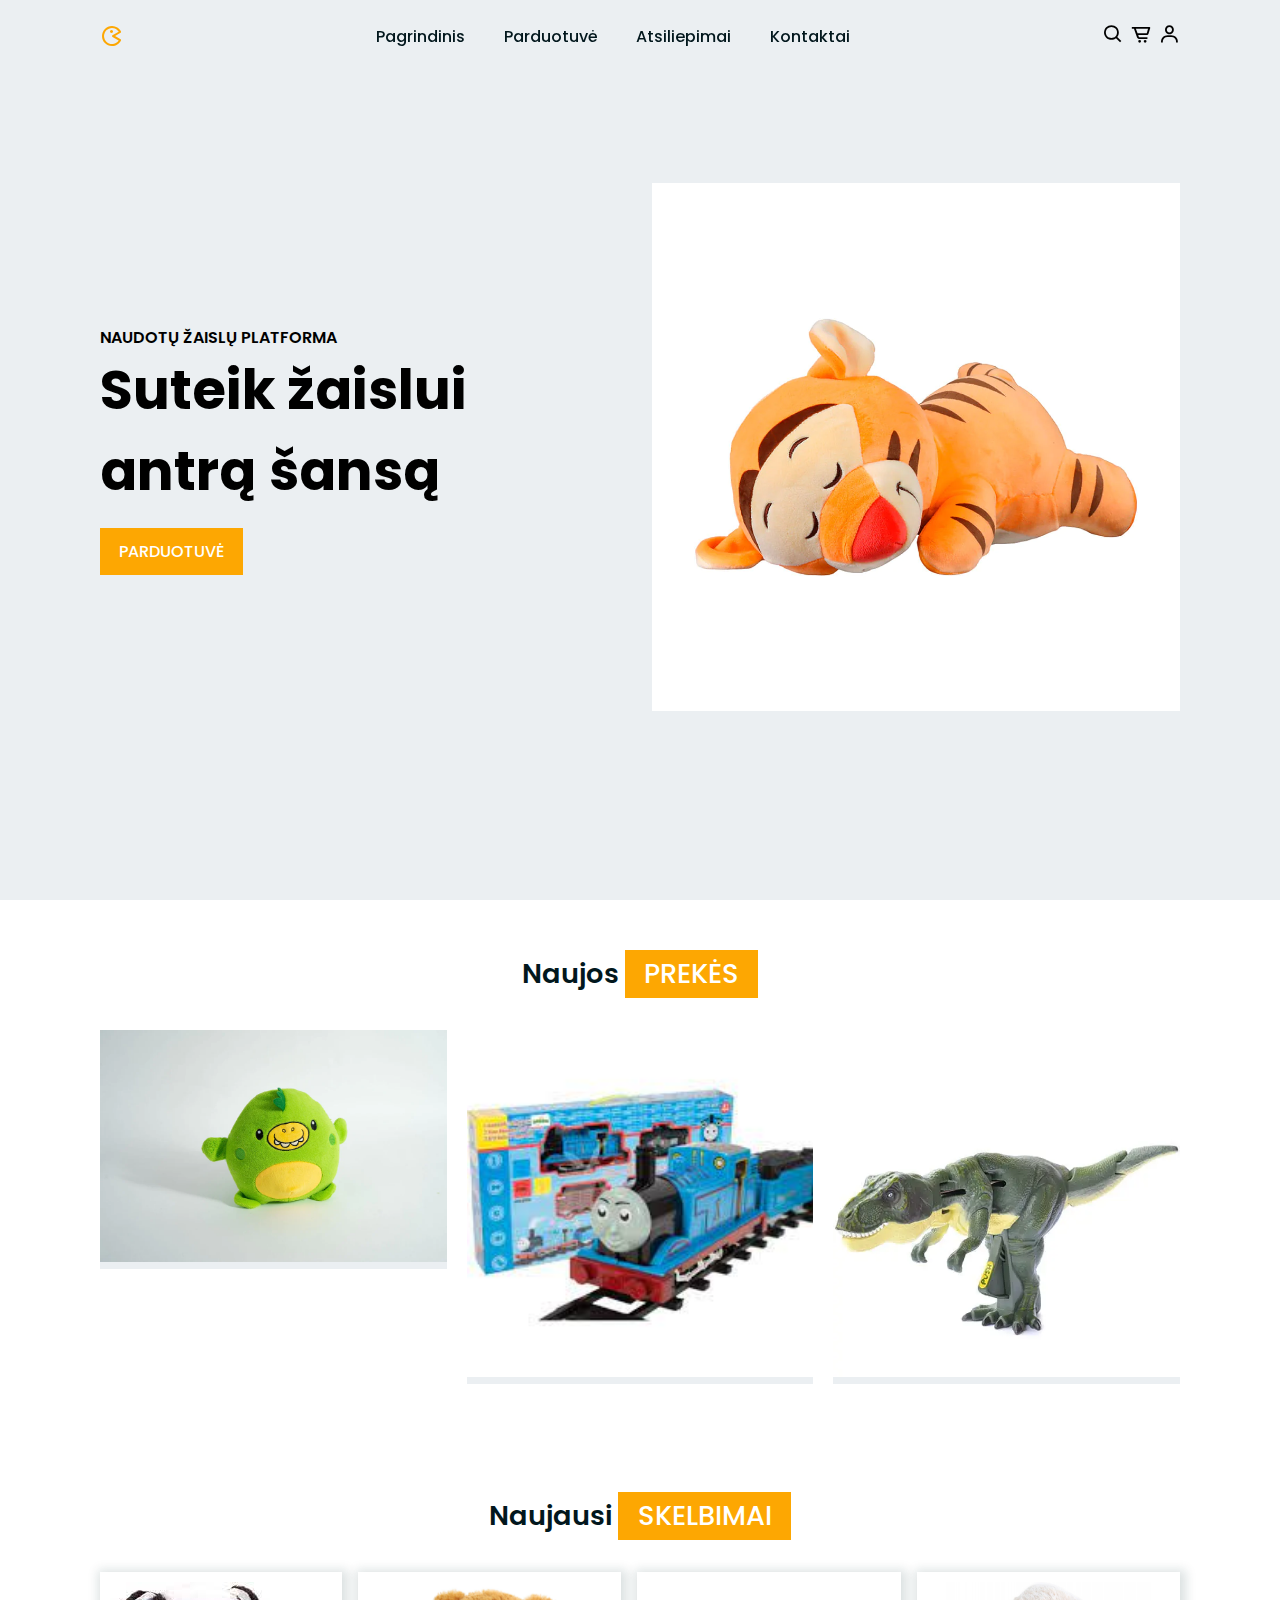
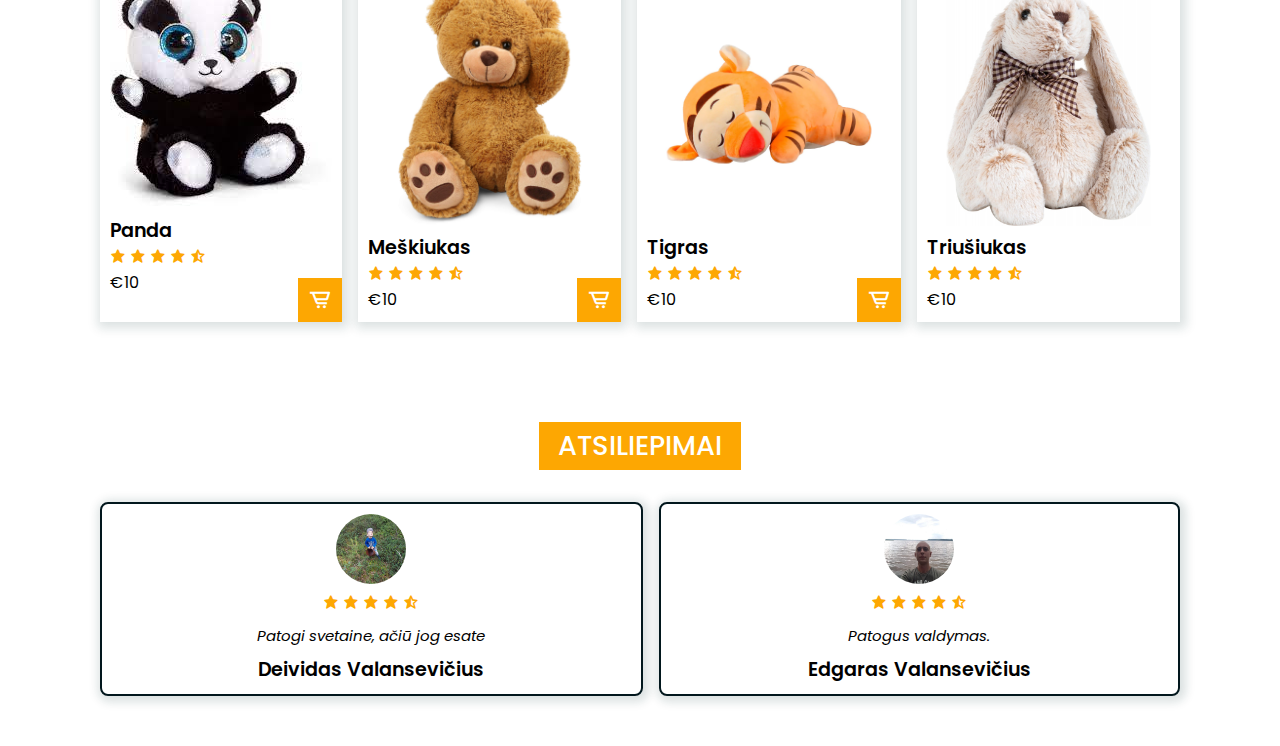
==== projektas/index.html @ a3372813 "bandom" ====
<!DOCTYPE html>
<html lang="en">
<head>
    <meta charset="UTF-8">
    <meta name="viewport" content="width=device-width, initial-scale=1.0">
    <title>Suteik Žaislui antrą šansą</title>
    <link rel="stylesheet" href="style.css">
    <link rel="stylesheet">
    <!--box icons-->
    <link rel="stylesheet"
    href="https://cdn.jsdelivr.net/npm/boxicons@latest/css/boxicons.min.css">
   <!-- Link Swiper's CSS -->
   <link rel="stylesheet" href="https://cdn.jsdelivr.net/npm/swiper@11/swiper-bundle.min.css" />


</head>
<body>


<!--Navi-->
<header>
<a href="#" class="logo"><i class='bx bx-game'></i></a></a>
<ul class="navbar">
    <li><a href="index.html">Pagrindinis</a></li>
    <li><a href="products.html">Parduotuvė</a></li>
    <li><a href="#reviews">Atsiliepimai</a></li>
    <li><a href="contact.html">Kontaktai</a></li>
</ul>



<!--Icons-->
<div class="header-icons">
    <i class='bx bx-menu' id="menu-icon"></i>
    <i class='bx bx-search' id="search-icon"></i>
    <i class='bx bx-cart-alt' id="cart-icon"></i>
    <i class='bx bx-user' id="user-icon"></i>
</div>


<!--search baras-->

<div class="search-box">
    <input type="search" name="" id="" placeholder="Ieškoti...">
</div>
<!--cart box-->
<div class="cart">
    <!--box 1-->
    <div class="box">
    <img src="img/panda.jpg" alt="">
    <div class="text">
        <h3>Tedys</h3>
        <span>€5</span>
        <span>1vnt</span>
    </div>
    <i class='bx bx-trash-alt' ></i>
</div>
 <!--box 2-->
 <div class="box">
    <img src="img/panda.jpg" alt="">
    <div class="text">
        <h3>Tedys</h3>
        <span>€5</span>
        <span>1vnt</span>
    </div>
    <i class='bx bx-trash-alt' ></i>
    </div>
    <h2>Total:   €100</h2>
    <a href="img/tedys.jpg" class="btn">Pirkti</a>
</div>
<!--User-->
<div class="user">
    <h2>Paskyra</h2>
    <input type="email" placeholder="E-paštas">
    <input type="password" name="" id="" placeholder="Slaptažodis">
    <input type="sumbit" value="Prisijungti" class="login-btn">
    <p>Pamiršote slaptažodi? <a href="#">Gauti slaptažodžio nuorodą!</a></p>
    <p>Neturite paskyros ?<a href="#">Registruokites</a></p>
</div>
</header>
<!--Home-->
<section class="home" id="home">
    <div class="home-text">
        <span>Naudotų žaislų platforma</span>
        <h1>Suteik žaislui antrą šansą</h1>
        <a href="#" class="btn">Parduotuvė</a>
</div>
<div class="home-img">
    <img src="img/tigras.jpg" alt="">
</div>
</section>

    <!--Naujos prekės-->
    <section class="new" id="new">
    <div class="heading">
        <h1>Naujos <span> Prekės</span></h1>
    </div>
    <div class="swiper new-arrival">
        <div class="swiper-wrapper">
            <div class="swiper-slide box">
                <img src="img/varle.jpg" alt="">
                <div class="content">
                    <a href="#" class="btn">Pirkti</a>
                </div>
            </div>
                <div class="swiper-slide box">
                    <img src="img/traukinukas.jpg" alt="">
                    <div class="content">
                        <a href="#" class="btn">Pirkti</a>
                    </div>
                </div>
                <div class="swiper-slide box">
                    <img src="img/dinozauras.jpg" alt="">
                    <div class="content">
                        <a href="#" class="btn">Pirkti</a>
                    </div>
                </div>
                <div class="swiper-slide box">
                    <img src="img/panda.jpg" alt="">
                    <div class="content">
                        <a href="#" class="btn">Pirkti</a>
                    </div>
                </div>
                <div class="swiper-slide box">
                    <img src="img/masina.jpg" alt="">
                    <div class="content">
                        <a href="#" class="btn">Pirkti</a>
                    </div>
                </div>
                <div class="swiper-slide box">
                    <img src="img/tigras.jpg" alt="">
                    <div class="content">
                        <a href="#" class="btn">Pirkti</a>
                    </div>
                </div>
                <div class="swiper-slide box">
                    <img src="img/Triusiukas.jpg" alt="">
                    <div class="content">
                        <a href="#" class="btn">Pirkti</a>
                    </div>
                </div>
                <div class="swiper-slide box">
                    <img src="img/tedys.jpg" alt="">
                    <div class="content">
                        <a href="#" class="btn">Pirkti</a>
                    </div>
                </div>
        </div>
    </div>
    </section>
    <!--Products-->
    <section class="product" id="product">
        <div class="heading">
            <h1>Naujausi <span>Skelbimai</span></h1>
        </div>
        <div class="product-container">
            <div class="box">
                <img src="img/panda.jpg" alt="">
                <div class="content">
                    <h2>Panda</h2>

                    <div class="stars">
                        <i class='bx bxs-star'></i>
                        <i class='bx bxs-star'></i>
                        <i class='bx bxs-star'></i>
                        <i class='bx bxs-star'></i>
                        <i class='bx bxs-star-half' ></i>
                    </div>
                    <span>€10</span>
                    <i class='bx bx-cart-alt' ></i>
                </div>
            </div>
            <div class="box">
                <img src="img/tedys.jpg" alt="">
                <div class="content">
                    <h2>Meškiukas</h2>

                    <div class="stars">
                        <i class='bx bxs-star'></i>
                        <i class='bx bxs-star'></i>
                        <i class='bx bxs-star'></i>
                        <i class='bx bxs-star'></i>
                        <i class='bx bxs-star-half' ></i>
                    </div>
                    <span>€10</span>
                    <i class='bx bx-cart-alt' ></i>
                </div>
            </div>
            <div class="box">
                <img src="img/tigras.jpg" alt="">
                <div class="content">
                    <h2>Tigras</h2>

                    <div class="stars">
                        <i class='bx bxs-star'></i>
                        <i class='bx bxs-star'></i>
                        <i class='bx bxs-star'></i>
                        <i class='bx bxs-star'></i>
                        <i class='bx bxs-star-half' ></i>
                    </div>
                    <span>€10</span>
                    <i class='bx bx-cart-alt' ></i>
                </div>
            </div>
            <div class="box">
                <img src="img/Triusiukas.jpg" alt="">
                <div class="content">
                    <h2>Triušiukas</h2>

                    <div class="stars">
                        <i class='bx bxs-star'></i>
                        <i class='bx bxs-star'></i>
                        <i class='bx bxs-star'></i>
                        <i class='bx bxs-star'></i>
                        <i class='bx bxs-star-half' ></i>
                    </div>
                    <span>€10</span>
                    <i class='bx bx-car-alt' ></i>
                </div>
            </div>
        </div>
    </section>
<!--Atsiliepimai-->
<section class="reviews" id="reviews">
<div class="heading">
    <h1> <span>Atsiliepimai</span></h1>
</div>
<div class="reviews-container">
    <div class="box">
        <img src="img/deividas.jpg.png" alt="">
        <div class="stars">
            <i class='bx bxs-star'></i>
            <i class='bx bxs-star'></i>
            <i class='bx bxs-star'></i>
            <i class='bx bxs-star'></i>
            <i class='bx bxs-star-half' ></i>
        </div>
        <p>Patogi svetaine, ačiū jog esate</p>
        <h2>Deividas Valansevičius</h2>
    </div>
    <div class="box">
        <img src="img/Edgaras.jpg.png" alt="">
        <div class="stars">
            <i class='bx bxs-star'></i>
            <i class='bx bxs-star'></i>
            <i class='bx bxs-star'></i>
            <i class='bx bxs-star'></i>
            <i class='bx bxs-star-half' ></i>
        </div>
        <p>Patogus valdymas.</p>
        <h2>Edgaras Valansevičius</h2>
    </div>
</div>
</section>









 <!-- Swiper JS -->
    <script src="https://unpkg.com/swiper/swiper-bundle.min.js"></script>
    <!--Link to js-->
    <script src="main.js"></script>
</body>
</html>
---- projektas/style.css ----
/* google fonts */
@import url('https://fonts.googleapis.com/css2?family=Poppins:wght@200;300;500;600;700&display=swap');
*{
    font-family: 'Poppins', sans-serif;
    margin: 0;
    padding: 0;
    box-sizing: border-box;
    list-style: none;
    text-decoration: none;
    scroll-behavior: smooth;
    scroll-padding-top: 2rem;
}
/* Variables */
:root {
    --main-color:#fda702;
    --second-color:#ebeff2;
    --text-color:#02171d;
    --bg-color:#fff;

/* box shadow */
--box-shadow:2px 2px 10px 4px rgb(14 55 54/ 15%);
}
/* custom scroll bar */
html::-webkit-scrollbar{
    width: 0.5rem;
}
html::-webkit-scrollbar-thumb{
    background: transparent;

}
html::-webkit-scrollbar-track{
    background: var(--text-color);
    border-radius: 5rem;
}
.btn{
    padding: 0.7rem 1.2rem;
    background: var(--main-color);
    color: var(--bg-color);
    font-weight: 500;
    display: inline-block;
    text-transform: uppercase;
    
}
.bet:hover{
    background:var(--text-color);
    letter-spacing: 2px;
    transition: 0.2s;
}
img {
    width: 100%;

}
section{
    padding: 50px 100px;
}

header{
    position: fixed;
    width: 100%;
    top:0;
    right: 0;
    z-index: 1000;
    display: flex;
    align-items: center;
    justify-content: space-between;
    padding: 20px 100px;
    transition: 0.5s linear;
}
.logo{
    display: flex;
    align-items: center;
    font-size: 1rem;
    font-weight: 600;
    column-gap: 0.2rem;
    color: var(--text-color);
}

.logo .bx{
font-size: 24px;
color: var(--main-color);
}
/* navigacijos isdestymas*/
.navbar{
    display: flex;
    column-gap: 2.4rem;
}
.navbar a{
    font-size: 1rem;
    font-weight: 500;
    color: var(--text-color);
}
/* mygtuku spalvos */
.navbar a:hover{
    color: var(--main-color);
}
.header-icons{
    font-size: 22px;
    cursor: pointer;
    z-index: 100000;
}
#menu-icon{
    display: none;
}
.search-box{
    position: absolute;
    top: 110%;
    right: -100%;
}
.search-box input{
    padding: 10px;
    border: none;
    outline: none;
    border-radius: 0.5rem;
    width: 280px;
    box-shadow: var(--box-shadow);
}
.search-box.active{
    right: 1rem;
    transition: 0.2s;
}
.cart{
    position: absolute;
    top: 110%;
    right: -100%;
    display: flex;
    flex-direction: column;
    align-items: center;
    row-gap: 0.5rem;
    background-color: var(--bg-color);
    padding: 20px;
    border-radius: 0.5rem;
    box-shadow: var(--box-shadow);
}
.cart img{
    width: 100%;
}
.cart .box {
    display: flex;
    align-items: center;
    column-gap: 2rem;
}
.cart .box .text h3{
    font-size: 1rem;
}
.cart .box .bx{
    font-size: 24px;
}
.cart .box .bx:hover{
    color: var(--main-color);
}
.cart h2{
    font-size: 1.1rem;
    font-weight: 600;
}
.cart.active{
    right: 1rem;
    transition: 0.2s;

}
.user{
    position: absolute;
    right: -100%;
    top: 110%;
    display: flex;
    flex-direction: column;
    align-items: center;
    row-gap: 0.5rem;
    background: var(--bg-color);
    padding: 20px;
    border-radius: 0.5rem;
    box-shadow: var(--box-shadow);
}
.user h2{
    font-size: 1.2rem;
    color: var(--text-color);   
}
.user .login-btn{
    background: var(--main-color);
    color: var(--bg-color);
    font-size: 1rem;
    text-transform: uppercase;
    font-weight: 500;
    cursor: pointer;
}
.user .login-btn:hover{
    background: var(--text-color);
}
.user input{
    border: none;
    outline: none;
    background: var(--second-color);
    padding: 10px;
    border-radius: 0.5rem;
    width: 100%;

}
.user p{
    font-size: 0.938rem;
}
.user a{
    text-decoration: underline;
    color: var(--main-color);
}
.user.active{
right: 1rem;
transition: 0.2s;
}
.home {
    width: 100%;
    min-height: 100vh;
    display: grid;
    grid-template-columns: repeat(auto-fit,minmax(17rem,1fr));
    align-items: center;
    gap: 1.5rem;
    background: var(--second-color);
}
.home-text span{
    font-weight: 600;
    text-transform: uppercase;
}
.home-text h1{
    font-size: 3.4rem;
    margin-bottom: 1rem;
    
}
.heading {
    text-align: center;
}
.heading h1 {
    font-size: 1.7rem;
    font-weight: 600;
    text-transform: capitalize;
    color: var(--text-color);
}
.heading span{
    padding: 0.2rem 1.2rem;
    background-color: var(--main-color); /* mygtuko spalva */
    color: var(--bg-color);
    font-weight: 500;
    display: inline-block;
    text-transform:  uppercase;
    
}
.new-arrival {
    margin-top: 2rem;
}
.new-arrival .box {
    position: relative;
    overflow: hidden;
    background: var(--second-color);
}
.new-arrival .box img {
    background: var(--second-color);
    width: 100%;
    height: 100%;
    object-fit: cover;
}
.new-arrival .box .content{
    position: absolute;
    top: -100%;
    right: 0;
    width: 100%;
    height: 100%;
    display: flex;
    align-items: center;
    justify-content: center;
    background: hsl(0,0%,91%,0.5);
    overflow: hidden;
}
.new-arrival .box:hover .content{
    top: 0;
    transition: 0.2s;
}
.product-container{
    display: grid;
    grid-template-columns: repeat(auto-fit,minmax(240px, auto));
    gap: 1rem;
    margin-top: 2rem;
}
.product-container .box{
    position: relative;
    padding: 10px;
    box-shadow: var(--box-shadow);
}
.product-container .box .content h2{
    font-size: 1.2rem;
    font-weight: 600;
}
.product-container .box .content .stars .bx{
    color: var(--main-color);
}
.product-container .box .bx-cart-alt{
    position: absolute;
    bottom: 0;
    right: 0;
    padding: 10px;
    font-size: 24px;
    background: var(--main-color);
    color: var(--bg-color);
}
.product-container .box .bx-cart-alt:hover{
    background: var(--text-color);
}
/* scale x vercia paveiksliuka */
.product-container .box:hover img{
-webkit-transform: scaleX(-1);
transform: scaleX(-1);
transition: 0.5s;
}
.reviews-container{
    display: grid;
    grid-template-columns: repeat(auto-fit,minmax(240px, auto));
    gap: 1rem;
    margin-top: 2rem;
}
.reviews-container .box{
    padding: 10px;
    border: 2px solid var(--text-color);
    border-radius: 0.5rem;
    text-align: center;
    box-shadow: var(--box-shadow);
}
.reviews-container .box img{
    width: 70px;
    height: 70px;
    object-fit: cover;
    border-radius: 50%;
}
.reviews-container .box .stars .bx{
    color: var(--main-color);
}
.reviews-container .box p{
    font-size: 0.938rem;
    font-style: italic;
    margin: 0.5rem 0.5rem;
}
.reviews-container .box h2{
    font-size: 1.2rem;
    font-weight: 600;
}
.reviews-container .box:hover{
    background: var(--text-color);
    color: var(--main-color);
}
.contact-container{
    max-width: 960px;
    margin: auto;
    width: 100%;
    display: grid;
    grid-template-columns: repeat(2, 1fr);
    gap: 1.5rem;
    background: var(--main-color);
    box-shadow: 0 0 1rem hsla(0 0 0 / 16%);
    border-radius: 0.5rem;
    overflow: hidden;
}
.form-container {
    padding: 20px;
}
.form-container h3{
font-size: 1.2rem;
font-weight: 600;
margin-bottom: 1rem;
}
.contact-form {
    display: grid;
    row-gap: 1rem;
}
.contact-form input,
 .contact-form textarea{
    width: 100%;
    border: none;
    outline: none;
    background: var(--second-color);
    padding: 10px;
    font-size: 0.9rem;
    color: white;
    border-radius: 0.4rem;
}
.contact-form textarea {
    resize: none;
    height: 200px;
}
.contact-form .send-button {
    border: none;
    outline: none;
    background:var(--main-color);
    color: var(--text-color);
    font-size: 1rem;
    font-weight: 500;
    clip-path:polygon(100% 0, 93% 50%, 0% 100%, 7% 47%, 13% 0%);
}
.contact-form .send-button:hover{
    padding: 0.7rem 1.2rem;
    background:grey;
    color: var(--text-color);
    font-weight: 500;
    display: inline-block;
    clip-path:polygon(100% 0, 93% 50%, 0% 100%, 7% 47%, 13% 0%);
}
.map iframe{
    width: 100%;
    height: 100%;

}

/* Responsivas */
@media (max-width:964px){
    .contact-container{
        margin: 0 auto;
        width: 90%;

    }
}
@media (max-width:700px){
    .contact-container{
        grid-template-columns: 1fr;
        gap: 1rem;
        margin-top: 20rem ! important;
    }
    .map iframe {
        height:400px ;
    }
}
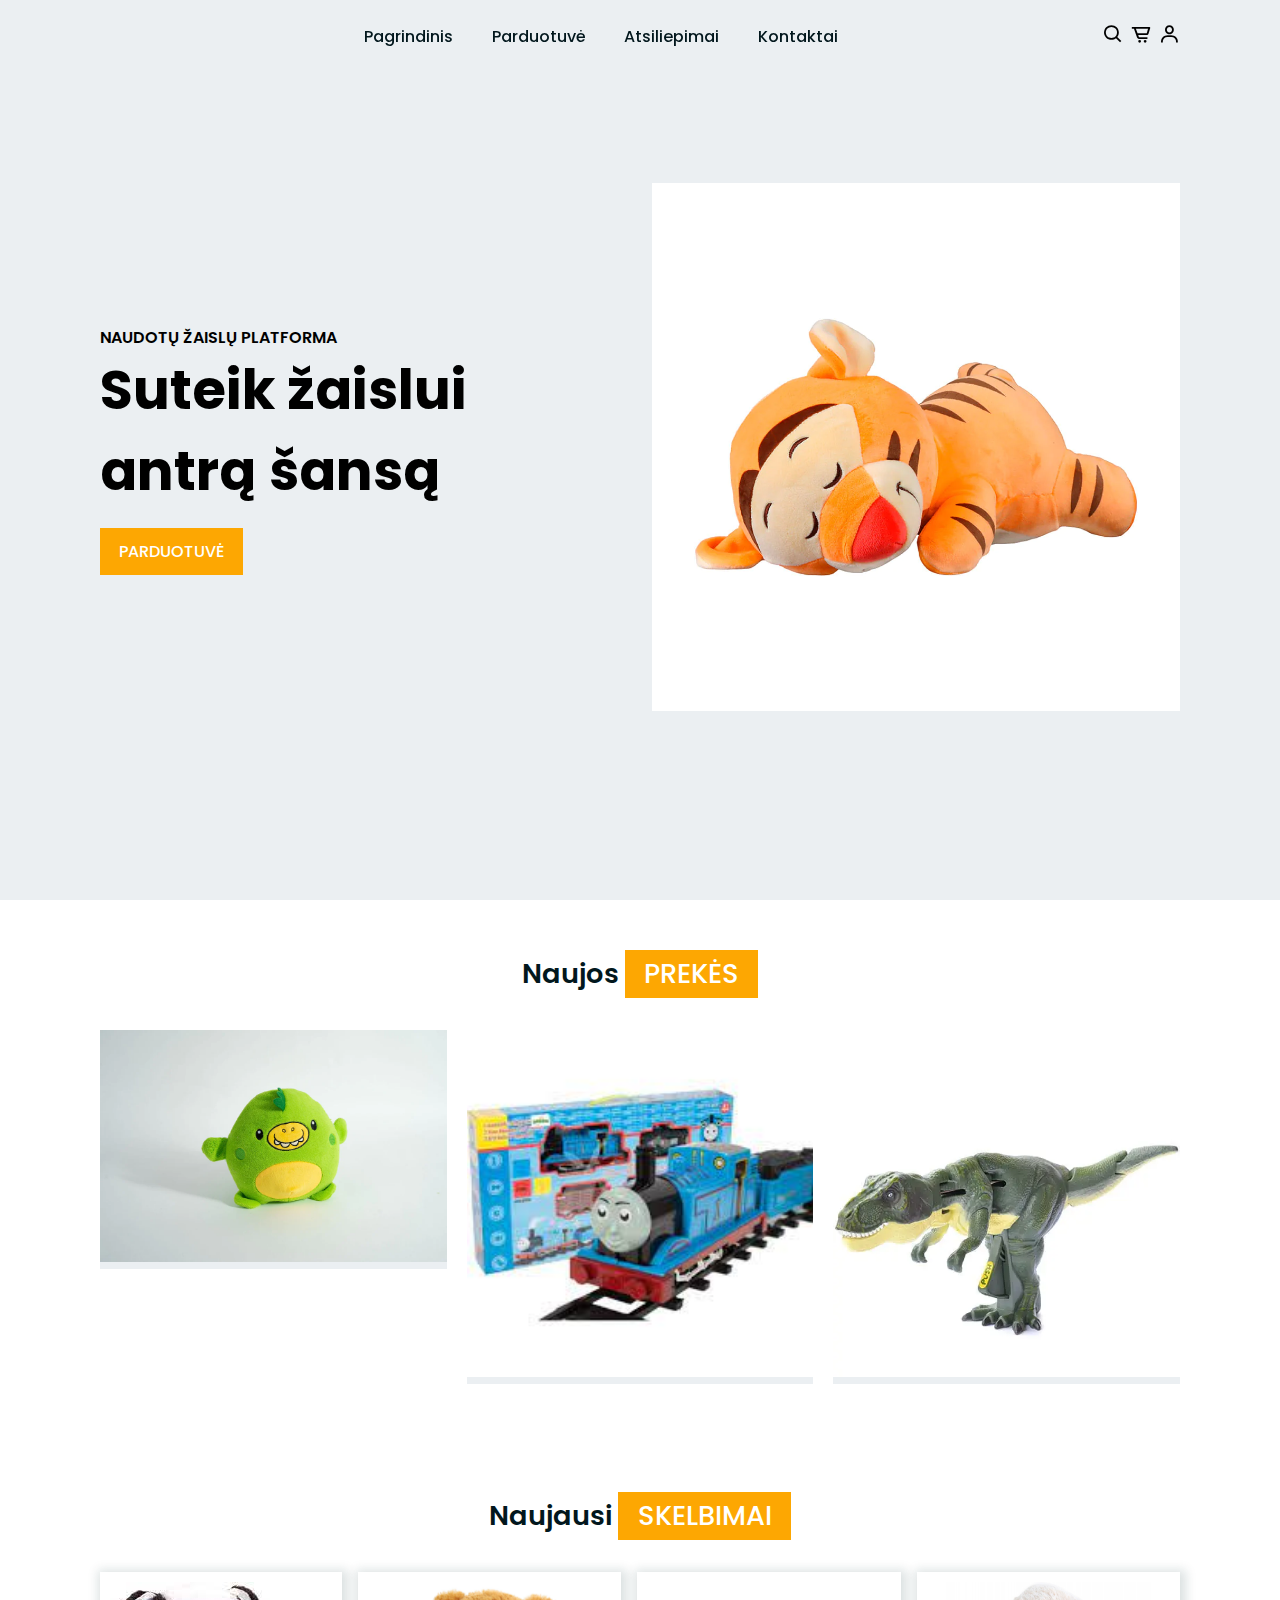
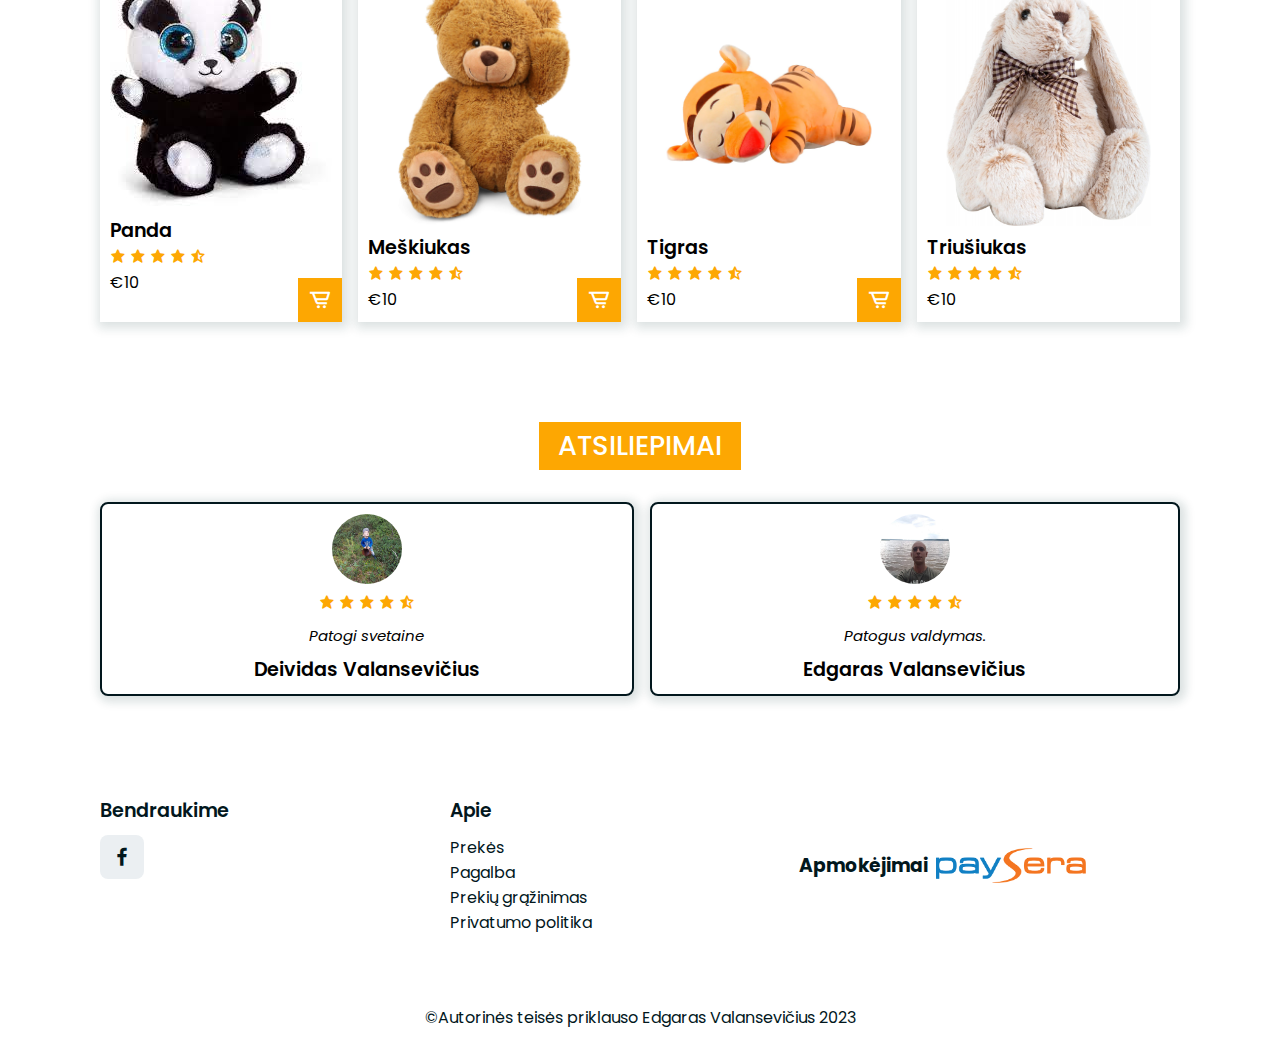
==== commit fa44ba07: "update" ====
--- a/projektas/index.html
+++ b/projektas/index.html
@@ -7,6 +7,8 @@
     <link rel="stylesheet" href="style.css">
     <link rel="stylesheet">
     <!--box icons-->
+    <link href="https://cdn.jsdelivr.net/npm/bootstrap@5.3.2/dist/css/bootstrap.min.css" rel="stylesheet" integrity="sha384-T3c6CoIi6uLrA9TneNEoa7RxnatzjcDSCmG1MXxSR1GAsXEV/Dwwykc2MPK8M2HN" crossorigin="anonymous">
+
     <link rel="stylesheet"
     href="https://cdn.jsdelivr.net/npm/boxicons@latest/css/boxicons.min.css">
    <!-- Link Swiper's CSS -->
@@ -19,7 +21,7 @@
 
 <!--Navi-->
 <header>
-<a href="#" class="logo"><i class='bx bx-game'></i></a></a>
+<a href="#" class="logo"></a>
 <ul class="navbar">
     <li><a href="index.html">Pagrindinis</a></li>
     <li><a href="products.html">Parduotuvė</a></li>
@@ -74,8 +76,8 @@
     <input type="email" placeholder="E-paštas">
     <input type="password" name="" id="" placeholder="Slaptažodis">
     <input type="sumbit" value="Prisijungti" class="login-btn">
-    <p>Pamiršote slaptažodi? <a href="#">Gauti slaptažodžio nuorodą!</a></p>
-    <p>Neturite paskyros ?<a href="#">Registruokites</a></p>
+    <p>Pamiršote slaptažodi? <a href="password.html">Gauti slaptažodžio nuorodą!</a></p>
+    <p>Neturite paskyros ?<a href="register.html">Registruokites</a></p>
 </div>
 </header>
 <!--Home-->
@@ -83,7 +85,7 @@
     <div class="home-text">
         <span>Naudotų žaislų platforma</span>
         <h1>Suteik žaislui antrą šansą</h1>
-        <a href="#" class="btn">Parduotuvė</a>
+        <a href="products.html" class="btn">Parduotuvė</a>
 </div>
 <div class="home-img">
     <img src="img/tigras.jpg" alt="">
@@ -235,7 +237,7 @@
             <i class='bx bxs-star'></i>
             <i class='bx bxs-star-half' ></i>
         </div>
-        <p>Patogi svetaine, ačiū jog esate</p>
+        <p>Patogi svetaine</p>
         <h2>Deividas Valansevičius</h2>
     </div>
     <div class="box">
@@ -252,7 +254,30 @@
     </div>
 </div>
 </section>
-
+<section class="footer">
+    <div class="footer-box">
+        <h2>Bendraukime</h2>
+        <div class="social">
+            <a href="#"><i class='bx bxl-facebook'></i></a>
+        </div>
+    </div>
+    <div class="footer-box">
+        <h3>Apie</h3>
+        <li><a href="products.html">Prekės</a></li>
+        <li><a href="#">Pagalba</a></li>
+        <li><a href="#">Prekių grąžinimas</a></li>
+        <li><a href="#">Privatumo politika</a></li>
+    </div>
+    <div class="payment">
+        <h3>Apmokėjimai</h3>
+        <img src="img/Paysera.png" alt="">
+    </div>
+</section>
+
+<!--copyrightas-->
+<div class="copyright">
+    <p>&#169;Autorinės teisės priklauso Edgaras Valansevičius 2023</p>
+</div>
 
 
 
@@ -265,5 +290,6 @@
     <script src="https://unpkg.com/swiper/swiper-bundle.min.js"></script>
     <!--Link to js-->
     <script src="main.js"></script>
+    <script src="https://cdn.jsdelivr.net/npm/bootstrap@5.3.2/dist/js/bootstrap.bundle.min.js" integrity="sha384-C6RzsynM9kWDrMNeT87bh95OGNyZPhcTNXj1NW7RuBCsyN/o0jlpcV8Qyq46cDfL" crossorigin="anonymous"></script>
 </body>
 </html>--- a/projektas/style.css
+++ b/projektas/style.css
@@ -66,6 +66,10 @@
     padding: 20px 100px;
     transition: 0.5s linear;
 }
+header.shadow{
+    background: var(--bg-color);
+    box-shadow: 0 0 4px rgb(14 15 54 / 15%);
+}
 .logo{
     display: flex;
     align-items: center;
@@ -354,6 +358,30 @@
     border-radius: 0.5rem;
     overflow: hidden;
 }
+.password-container{
+    max-width: 600px;
+    margin: auto;
+    width: 100%;
+    display: grid;
+    grid-template-columns: repeat(2, 1fr);
+    gap: 1.5rem;
+    background: var(--main-color);
+    box-shadow: 0 0 1rem hsla(0 0 0 / 16%);
+    border-radius: 0.5rem;
+    overflow: hidden;
+}
+.register-container{
+    max-width: 600px;
+    margin: auto;
+    width: 100%;
+    display: grid;
+    grid-template-columns: repeat(2, 1fr);
+    gap: 1,5rem;
+    background: var(--main-color);
+    box-shadow: 0 0 1rem hsla(0 0 0 / 16%);
+    border-radius: 0.5rem;
+    overflow: hidden;
+}
 .form-container {
     padding: 20px;
 }
@@ -421,4 +449,132 @@
     .map iframe {
         height:400px ;
     }
-}+}
+
+.footer{
+    display: grid;
+    grid-template-columns: repeat(auto-fit,minmax(240px, auto));
+    gap: 1rem;
+    color: var(--text-color);
+}
+.footer-box h2{
+    font-size: 1.2rem;
+    font-weight: 600;
+    margin-bottom: 10px;
+}
+.footer-box p {
+    font-size: 0.938rem;
+    margin-bottom: 10px;
+}
+.social {
+    display: flex;
+    align-items: center;
+    column-gap: 0.5rem;
+}
+.social a .bx{
+    font-size: 24px;
+    color: var(--text-color);
+    padding: 10px;
+    background: var(--second-color);
+    border-radius: 0.5rem;
+}
+.social a .bx:hover{
+    background: var(--main-color);
+    color: var(--bg-color);
+}
+.footer-box h3{
+    font-weight: 600;
+    margin-bottom: 10px;   
+}
+.footer-box li a{
+    color: var(--text-color);
+}
+.footer-box li a:hover{
+    color: var(--main-color);
+}
+.payment{
+    display: flex;
+    align-items: center;
+    column-gap: 0.5rem;
+}
+.payment img{
+    width: 150px;
+}
+.copyright{
+    padding: 20px;
+    text-align: center;
+    color: var(--text-color);
+}
+
+
+/* responsive all */
+@media (max-width:1058px){
+    header{
+        padding: 18px 60px;
+
+    }
+    section{
+        padding: 50px 60px;
+    }
+    .home-text h1 {
+font-size: 3rem;
+    }
+}
+@media (max-width:991px){
+    header{
+        padding: 18px 4%;
+
+    }
+    section{
+        padding: 50px 4%;
+    }
+    .home-text h1 {
+font-size: 2.4rem;
+    }
+}
+@media (max-width:768px){
+    header{
+        padding: 12px 4%;
+    }
+    #menu-icon {
+        display: initial;
+    }
+    header .navbar{
+        position: absolute;
+        width: 240px;
+        height: 100vh;
+        top: 100%;
+        right: -100%;
+        display: flex;
+        flex-direction: column;
+        background: var(--bg-color);
+        row-gap: 1.4rem;
+        padding: 20px;
+        box-shadow: 4px 4px 0 4px rgb(14 15 54 / 15%);
+        transition: 0.2s linear;
+        text-align: left;
+    }
+    .navbar .active{
+    right: 0;
+
+    }
+    .home-text h1{
+        font-size: 2rem;
+    }
+    }
+    @media (max-width:360px) {
+        .home-text span{
+            font-size: 0.8rem;
+        }
+        .home-text h1{
+            font-size: 1.7rem;
+        
+        }
+.cart img{
+    width: 77px;
+}
+.heading h1{
+    font-size: 1.4rem;
+
+}
+    }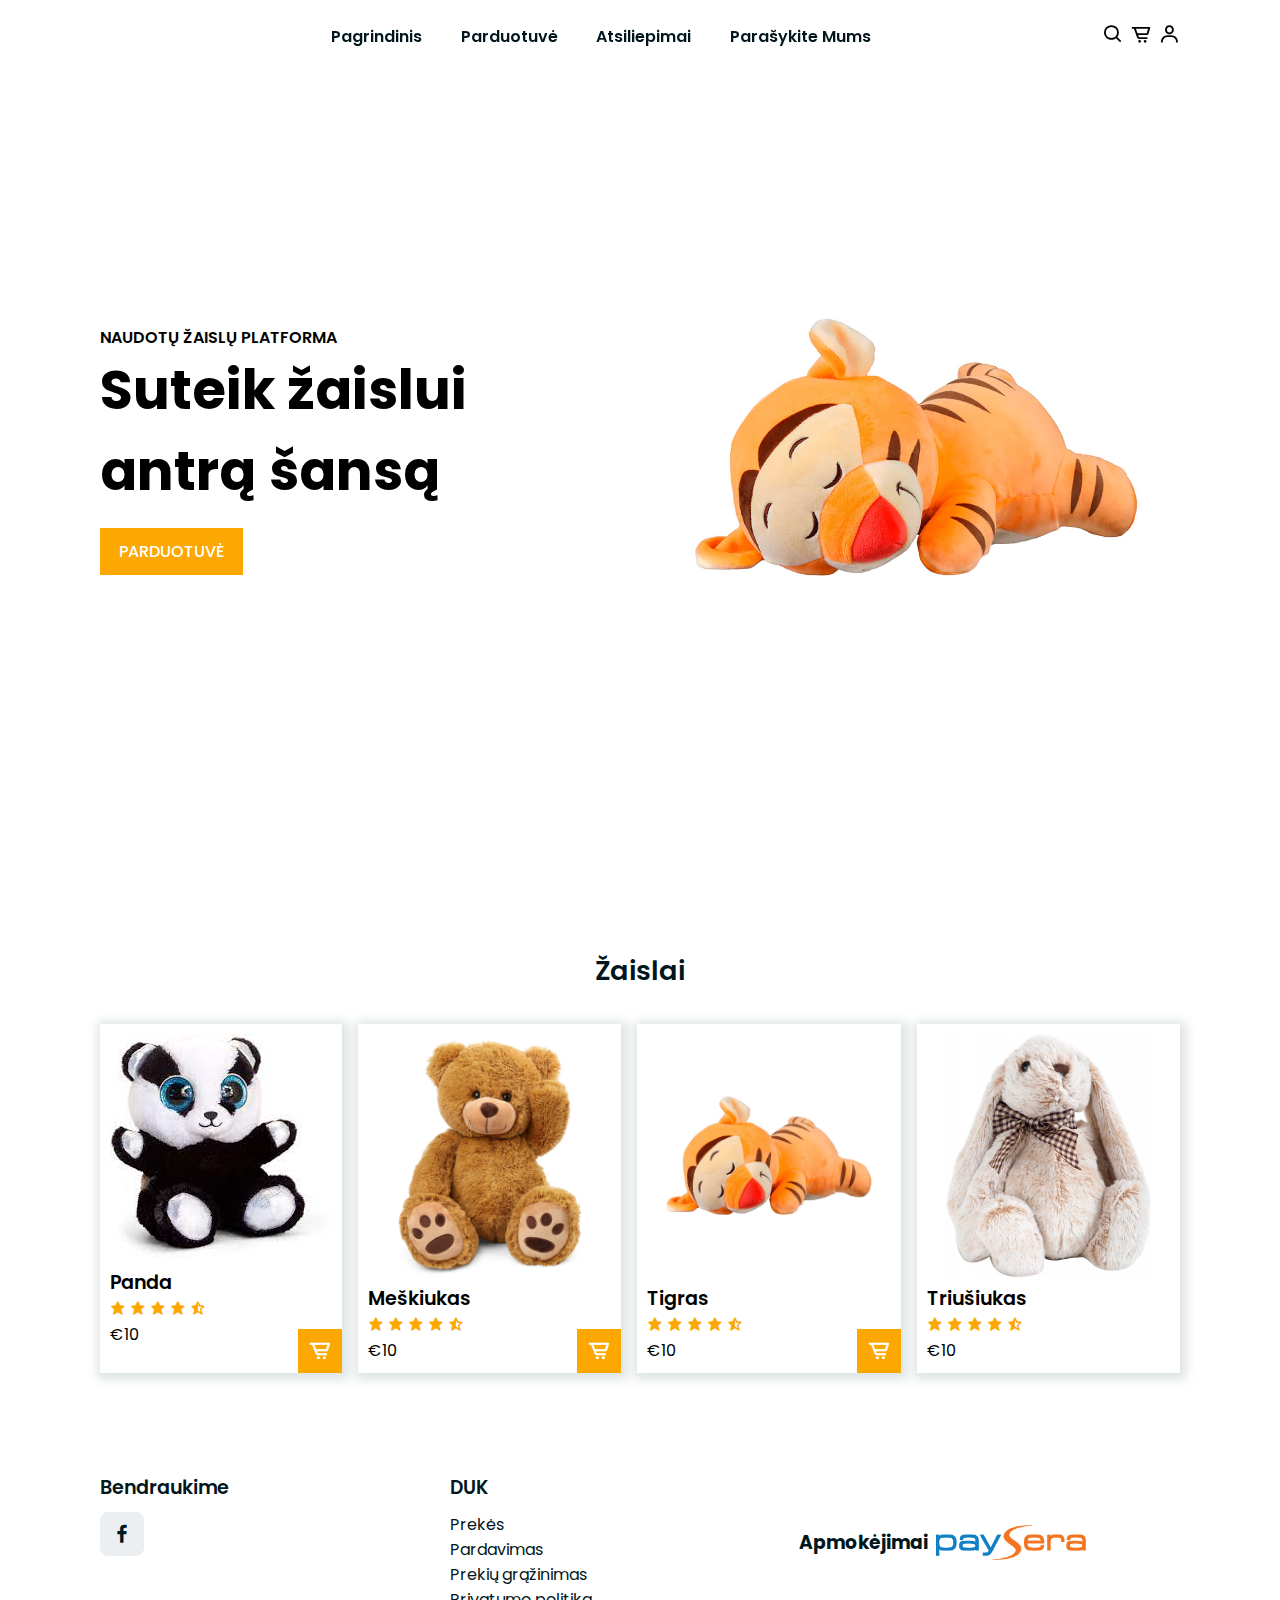
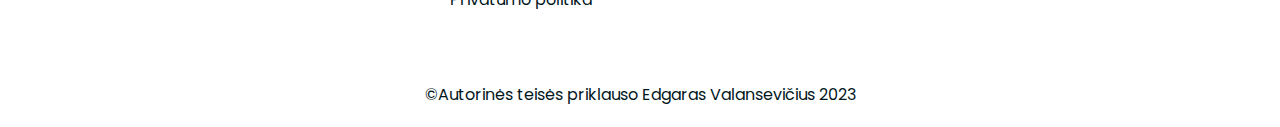
==== commit fe2f5ff2: "update 11-22" ====
--- a/projektas/index.html
+++ b/projektas/index.html
@@ -25,8 +25,8 @@
 <ul class="navbar">
     <li><a href="index.html">Pagrindinis</a></li>
     <li><a href="products.html">Parduotuvė</a></li>
-    <li><a href="#reviews">Atsiliepimai</a></li>
-    <li><a href="contact.html">Kontaktai</a></li>
+    <li><a href="reviews.html">Atsiliepimai</a></li>
+    <li><a href="contact.html">Parašykite Mums</a></li>
 </ul>
 
 
@@ -88,72 +88,16 @@
         <a href="products.html" class="btn">Parduotuvė</a>
 </div>
 <div class="home-img">
-    <img src="img/tigras.jpg" alt="">
+    <img src="img/tigras.jpg">
 </div>
 </section>
 
     <!--Naujos prekės-->
-    <section class="new" id="new">
-    <div class="heading">
-        <h1>Naujos <span> Prekės</span></h1>
-    </div>
-    <div class="swiper new-arrival">
-        <div class="swiper-wrapper">
-            <div class="swiper-slide box">
-                <img src="img/varle.jpg" alt="">
-                <div class="content">
-                    <a href="#" class="btn">Pirkti</a>
-                </div>
-            </div>
-                <div class="swiper-slide box">
-                    <img src="img/traukinukas.jpg" alt="">
-                    <div class="content">
-                        <a href="#" class="btn">Pirkti</a>
-                    </div>
-                </div>
-                <div class="swiper-slide box">
-                    <img src="img/dinozauras.jpg" alt="">
-                    <div class="content">
-                        <a href="#" class="btn">Pirkti</a>
-                    </div>
-                </div>
-                <div class="swiper-slide box">
-                    <img src="img/panda.jpg" alt="">
-                    <div class="content">
-                        <a href="#" class="btn">Pirkti</a>
-                    </div>
-                </div>
-                <div class="swiper-slide box">
-                    <img src="img/masina.jpg" alt="">
-                    <div class="content">
-                        <a href="#" class="btn">Pirkti</a>
-                    </div>
-                </div>
-                <div class="swiper-slide box">
-                    <img src="img/tigras.jpg" alt="">
-                    <div class="content">
-                        <a href="#" class="btn">Pirkti</a>
-                    </div>
-                </div>
-                <div class="swiper-slide box">
-                    <img src="img/Triusiukas.jpg" alt="">
-                    <div class="content">
-                        <a href="#" class="btn">Pirkti</a>
-                    </div>
-                </div>
-                <div class="swiper-slide box">
-                    <img src="img/tedys.jpg" alt="">
-                    <div class="content">
-                        <a href="#" class="btn">Pirkti</a>
-                    </div>
-                </div>
-        </div>
-    </div>
-    </section>
+    
     <!--Products-->
     <section class="product" id="product">
         <div class="heading">
-            <h1>Naujausi <span>Skelbimai</span></h1>
+            <h1>Žaislai</h1>
         </div>
         <div class="product-container">
             <div class="box">
@@ -222,38 +166,6 @@
             </div>
         </div>
     </section>
-<!--Atsiliepimai-->
-<section class="reviews" id="reviews">
-<div class="heading">
-    <h1> <span>Atsiliepimai</span></h1>
-</div>
-<div class="reviews-container">
-    <div class="box">
-        <img src="img/deividas.jpg.png" alt="">
-        <div class="stars">
-            <i class='bx bxs-star'></i>
-            <i class='bx bxs-star'></i>
-            <i class='bx bxs-star'></i>
-            <i class='bx bxs-star'></i>
-            <i class='bx bxs-star-half' ></i>
-        </div>
-        <p>Patogi svetaine</p>
-        <h2>Deividas Valansevičius</h2>
-    </div>
-    <div class="box">
-        <img src="img/Edgaras.jpg.png" alt="">
-        <div class="stars">
-            <i class='bx bxs-star'></i>
-            <i class='bx bxs-star'></i>
-            <i class='bx bxs-star'></i>
-            <i class='bx bxs-star'></i>
-            <i class='bx bxs-star-half' ></i>
-        </div>
-        <p>Patogus valdymas.</p>
-        <h2>Edgaras Valansevičius</h2>
-    </div>
-</div>
-</section>
 <section class="footer">
     <div class="footer-box">
         <h2>Bendraukime</h2>
@@ -262,9 +174,9 @@
         </div>
     </div>
     <div class="footer-box">
-        <h3>Apie</h3>
+        <h3>DUK</h3>
         <li><a href="products.html">Prekės</a></li>
-        <li><a href="#">Pagalba</a></li>
+        <li><a href="pardavimas.html">Pardavimas</a></li>
         <li><a href="#">Prekių grąžinimas</a></li>
         <li><a href="#">Privatumo politika</a></li>
     </div>
--- a/projektas/style.css
+++ b/projektas/style.css
@@ -57,7 +57,7 @@
 header{
     position: fixed;
     width: 100%;
-    top:0;
+    top:10;
     right: 0;
     z-index: 1000;
     display: flex;
@@ -90,7 +90,7 @@
 }
 .navbar a{
     font-size: 1rem;
-    font-weight: 500;
+    font-weight: 600;
     color: var(--text-color);
 }
 /* mygtuku spalvos */
@@ -106,8 +106,8 @@
     display: none;
 }
 .search-box{
-    position: absolute;
-    top: 110%;
+    position: absolute ;
+    top: 120%;
     right: -100%;
 }
 .search-box input{
@@ -115,7 +115,7 @@
     border: none;
     outline: none;
     border-radius: 0.5rem;
-    width: 280px;
+    width: 480px;
     box-shadow: var(--box-shadow);
 }
 .search-box.active{
@@ -124,7 +124,7 @@
 }
 .cart{
     position: absolute;
-    top: 110%;
+    top: 100%;
     right: -100%;
     display: flex;
     flex-direction: column;
@@ -216,7 +216,7 @@
     grid-template-columns: repeat(auto-fit,minmax(17rem,1fr));
     align-items: center;
     gap: 1.5rem;
-    background: var(--second-color);
+    background: var(--bg-color);
 }
 .home-text span{
     font-weight: 600;
@@ -255,8 +255,8 @@
 }
 .new-arrival .box img {
     background: var(--second-color);
-    width: 100%;
-    height: 100%;
+    width: 0%;
+    height:80%;
     object-fit: cover;
 }
 .new-arrival .box .content{
@@ -420,7 +420,6 @@
 }
 .contact-form .send-button:hover{
     padding: 0.7rem 1.2rem;
-    background:grey;
     color: var(--text-color);
     font-weight: 500;
     display: inline-block;
